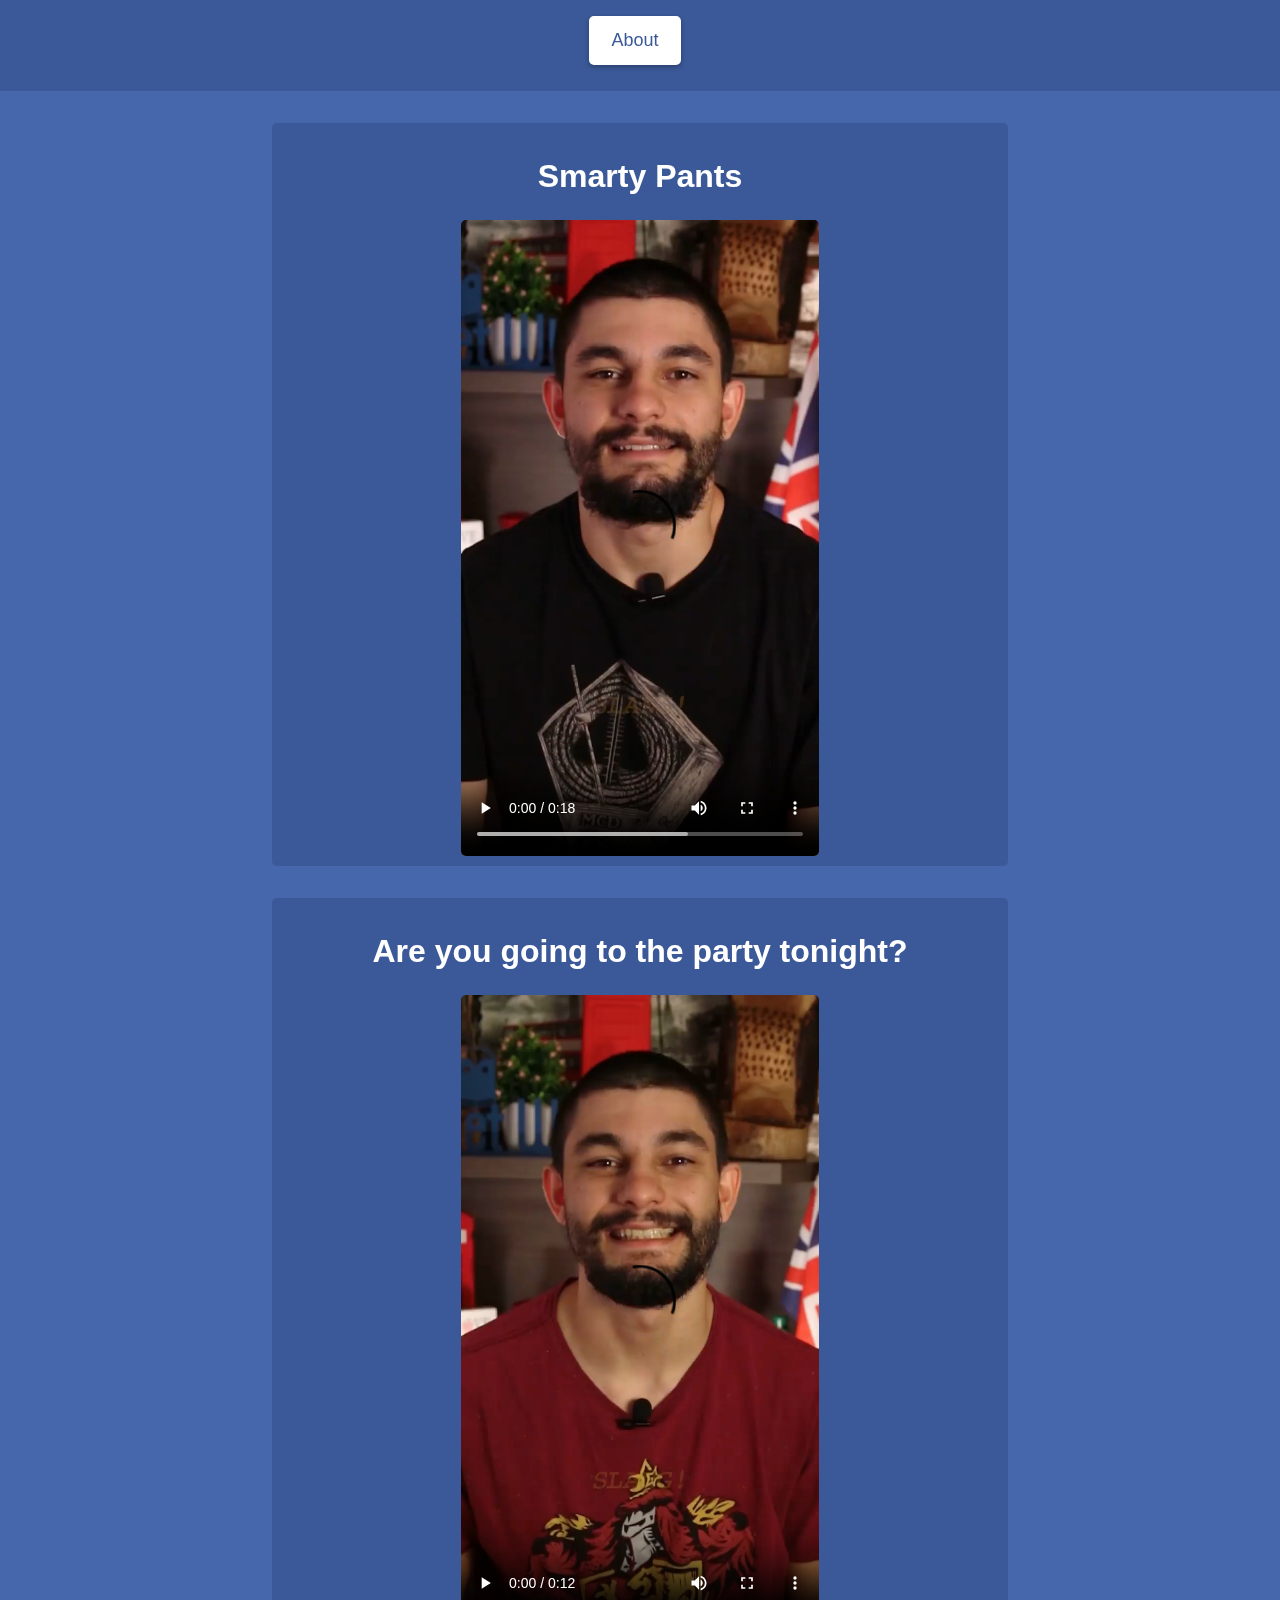
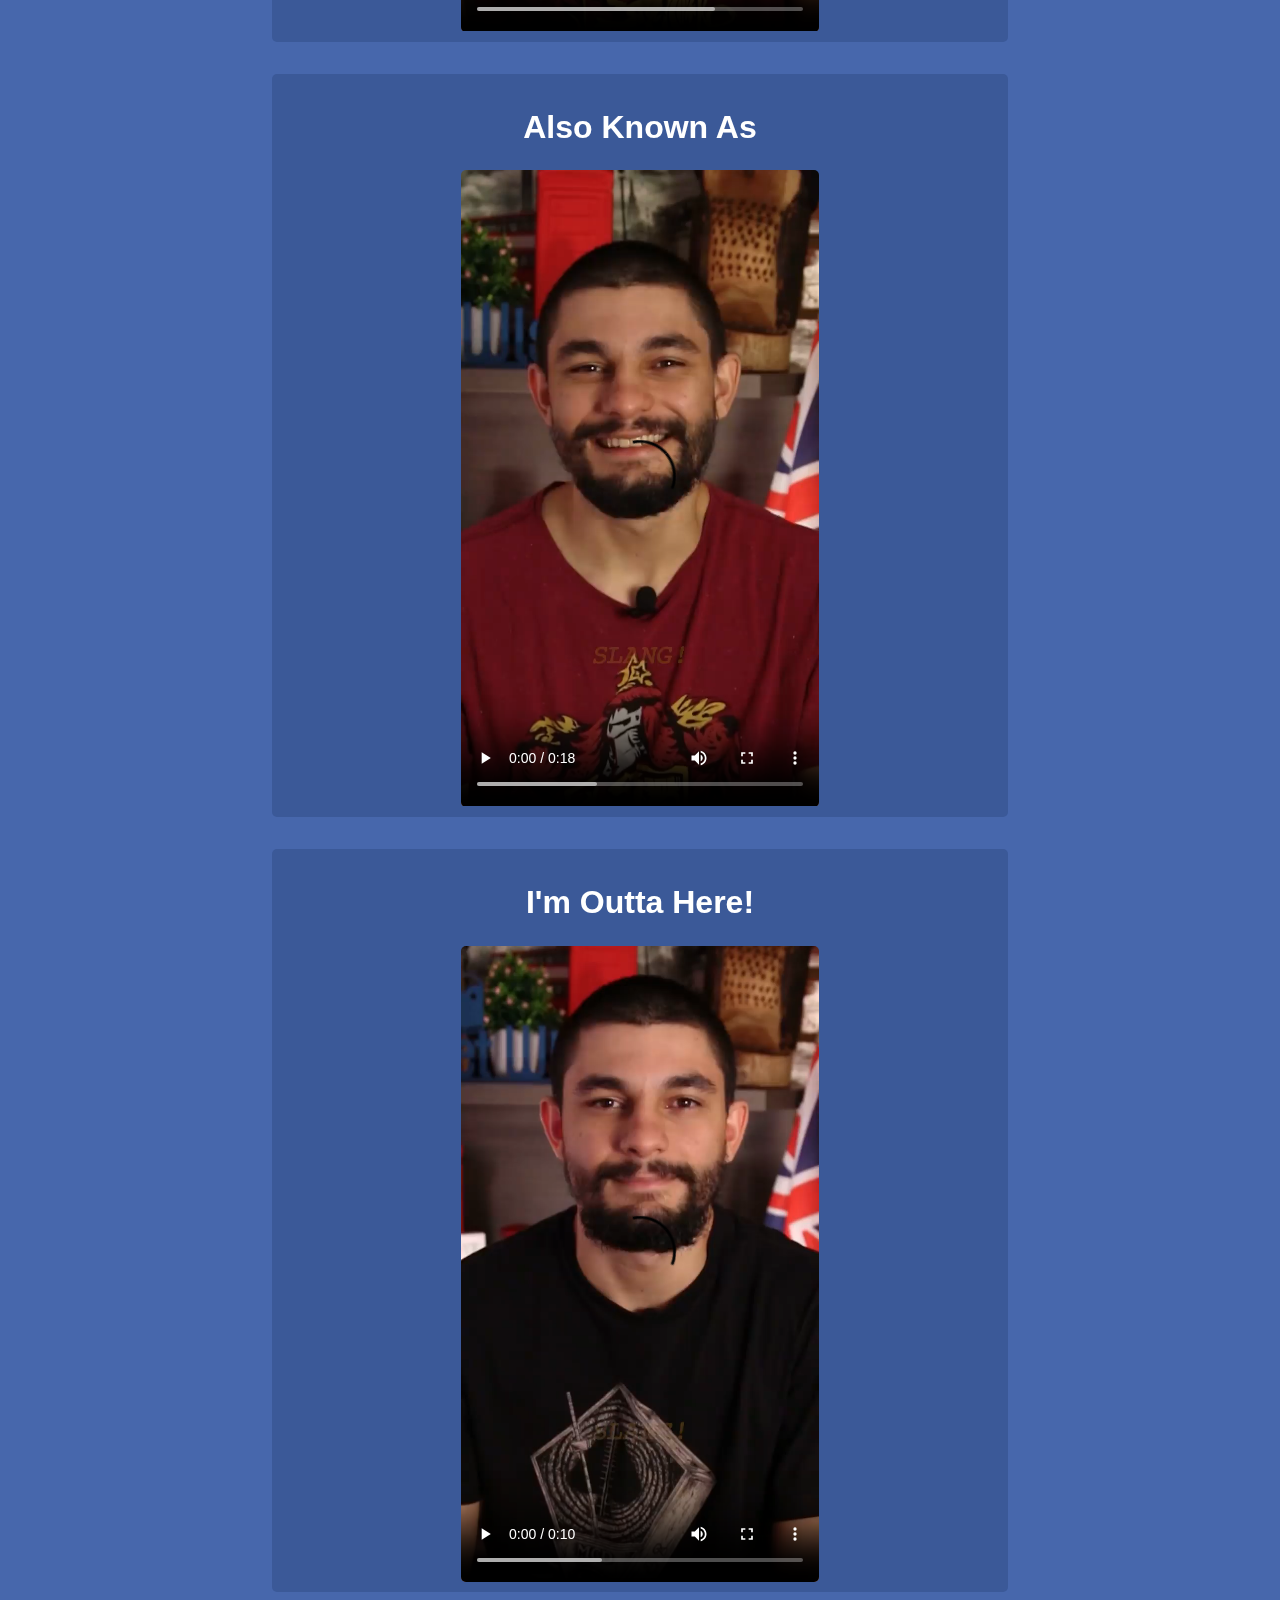
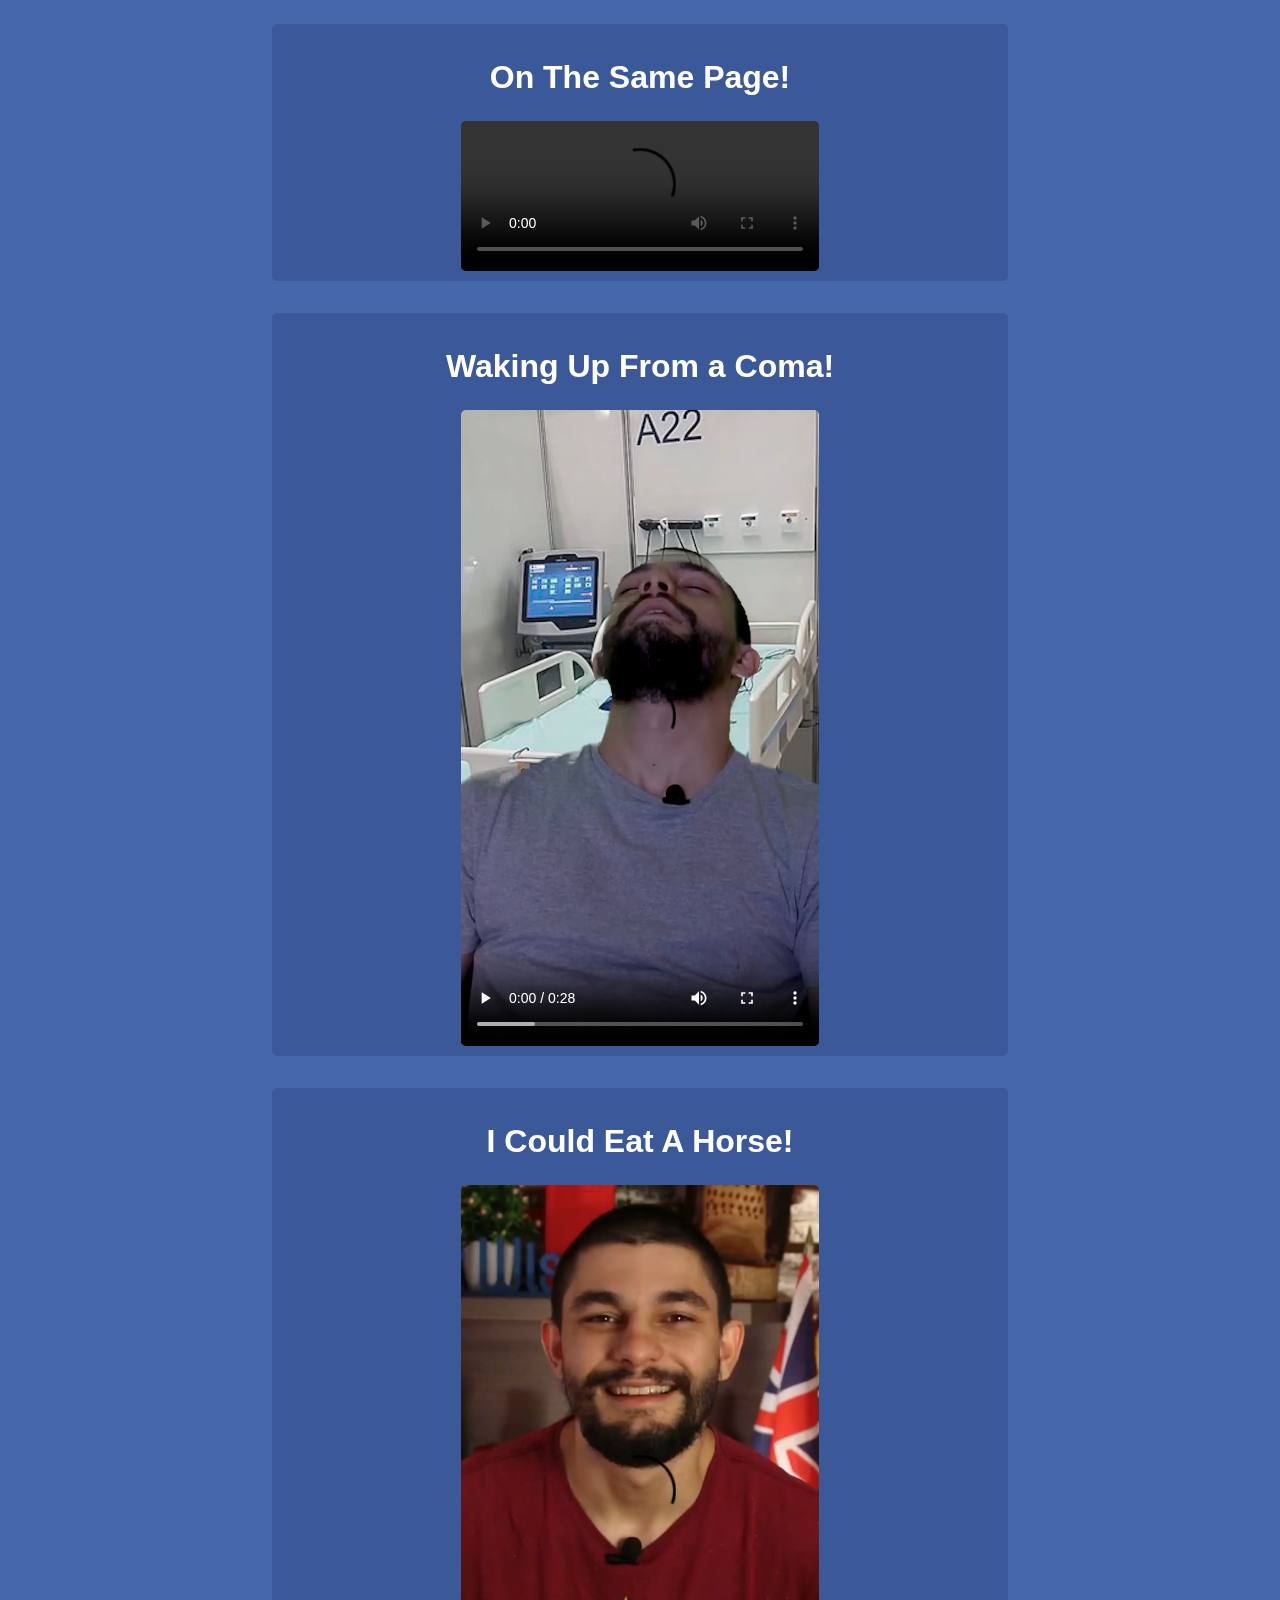
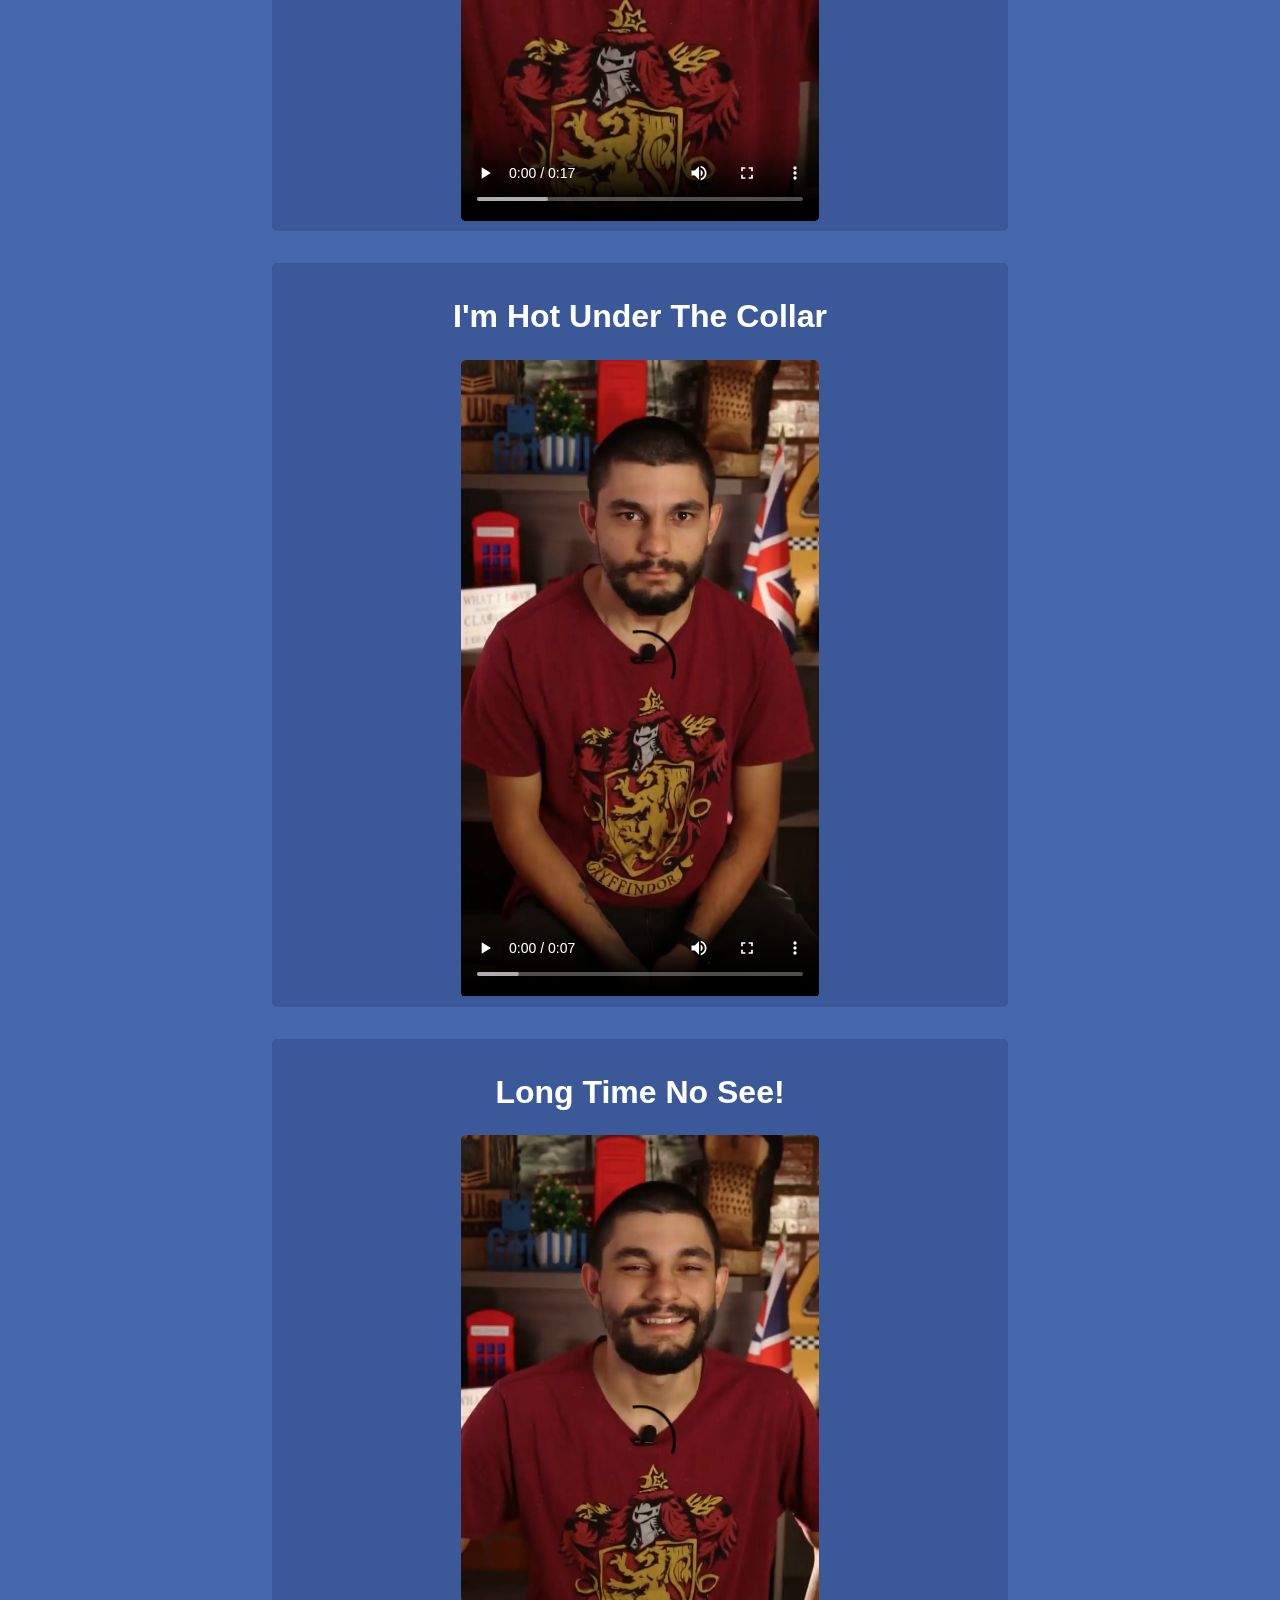
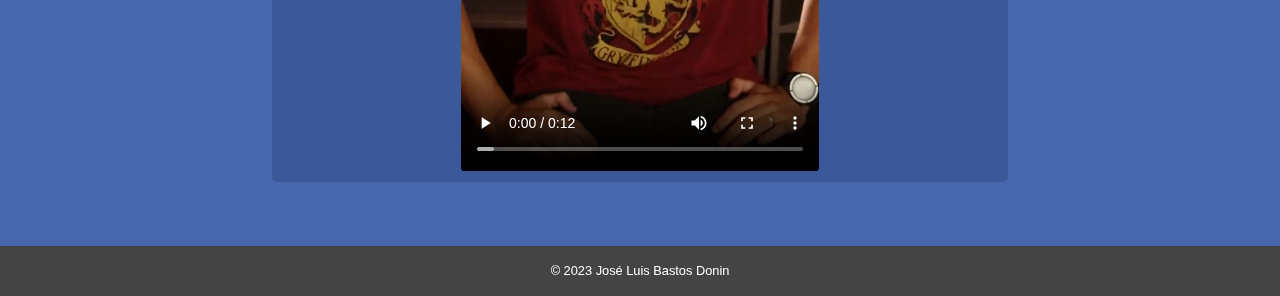
==== portfolio.html @ bde7ffdd "Add files via upload" ====
<!DOCTYPE html>
<html>
<head>
	<title>Portfolio</title>
    <link rel="stylesheet" type="text/css" href="styles.css" media="screen" />
    <script src="script.js"></script>
	<!-- add any necessary CSS stylesheets or JS scripts here -->
</head>
<body>
	<header>
		<nav>
			<ul>
				<li><a href="index.html" class="button">About</a></li>
			</ul>
		</nav>
	</header>

	<main>
		<section class="video-player">
			

            <h2>Smarty Pants</h2>
			<video controls>
				<source src="videos/2.mp4" type="video/mp4">
				
				<p>Your browser doesn't support HTML5 video. Here is a <a href="myvideo.mp4">link to the video</a> instead.</p>
			</video>           
		</section>

        <section class="video-player">
            <h2>Are you going to the party tonight?</h2>

			<video controls>
				<source src="videos/3.mp4" type="video/mp4">
				
				<p>Your browser doesn't support HTML5 video. Here is a <a href="myvideo.mp4">link to the video</a> instead.</p>
			</video>
        </section>

        <section class="video-player">
            <h2>Also Known As</h2>

			<video controls>
				<source src="videos/4.mp4" type="video/mp4">
				
				<p>Your browser doesn't support HTML5 video. Here is a <a href="myvideo.mp4">link to the video</a> instead.</p>
			</video>
        </section>

        <section class="video-player">
            <h2>I'm Outta Here!</h2>
            <video controls>
				<source src="videos/5.mp4" type="video/mp4">
				
				<p>Your browser doesn't support HTML5 video. Here is a <a href="myvideo.mp4">link to the video</a> instead.</p>
			</video>
        </section>

        <section class="video-player">
            <h2>On The Same Page!</h2>
			<video controls>
				<source src="videos/1.mp4" type="video/mp4">
				<p>Your browser doesn't support HTML5 video. Here is a <a href="myvideo.mp4">link to the video</a> instead.</p>
			</video>
        </section>


        <section class="video-player">
            <h2>Waking Up From a Coma!</h2>
			<video controls>
				<source src="videos/6.mp4" type="video/mp4">
				<p>Your browser doesn't support HTML5 video. Here is a <a href="myvideo.mp4">link to the video</a> instead.</p>
			</video>
        </section>
        <section class="video-player">
            <h2>I Could Eat A Horse!</h2>
			<video controls>
				<source src="videos/7.mp4" type="video/mp4">
				<p>Your browser doesn't support HTML5 video. Here is a <a href="myvideo.mp4">link to the video</a> instead.</p>
			</video>
        </section>

        <section class="video-player">
            <h2>I'm Hot Under The Collar</h2>
			<video controls>
				<source src="videos/8.mp4" type="video/mp4">
				<p>Your browser doesn't support HTML5 video. Here is a <a href="myvideo.mp4">link to the video</a> instead.</p>
			</video>
        </section>

        <section class="video-player">
            <h2>Long Time No See!</h2>
			<video controls>
				<source src="videos/9.mp4" type="video/mp4">
				<p>Your browser doesn't support HTML5 video. Here is a <a href="myvideo.mp4">link to the video</a> instead.</p>
			</video>
        </section>
        
	</main>

	<footer>
		<p>&copy; 2023 José Luis Bastos Donin</p>
	</footer>
</body>
</html>
---- styles.css ----
/* Reset styles */
* {
    margin: 0;
    padding: 0;
    box-sizing: border-box;
  }
  
  /* Body styles */
  body {
    font-family: 'Segoe UI', Tahoma, Geneva, Verdana, sans-serif;
    font-size: 16px;
    line-height: 1.4;
    color: #333;
    background-color: #4767ac;
  }
  
  /* Header styles */
  header {
    background-color: #3b5998;
    color: #3b5998;
    padding: 1rem;
    text-align: center;
  }
  
  nav ul {
    list-style: none;
    margin: 0;
    padding: 0;
    display: flex;
    justify-content: center;
  }
  

  
  nav a {
    color: #3b5998;
    text-decoration: none;
    transition: color 0.3s;
  }
  nav a:hover{
    color:#fff; 
  }

  
  /* Main styles */
  main {
    max-width: 800px;
    margin: 0 auto;
    padding: 2rem;
  }
  
  /* Video player styles */
  .video-player {
    margin-bottom: 2rem;
    background-color: #3b5998;
    border-radius: 5px;
    padding: 10px;
    text-align: center;
  }
  
  .video-player h2 {
    font-size: 2rem;
    margin: 1rem;
    
    color: #fff;
    padding: 5px;
  }
  .video-player h2:hover{
    color: black;
  }
  
  .video-player video {
    display: block;
    width: 50%;
    margin: auto;
    height: auto;
    border-radius: 5px;

  }
  
  .button {
    display: inline-block;
    background-color: #fff;
    color: #3b5998;
    padding: 10px 20px;
    border-radius: 5px;
    text-decoration: none;
    font-size: 18px;
    transition: all 0.2s;
    margin-right: 10px;
    margin-bottom: 10px;
    border: 2px solid #fff;
    transition: all 0.2s;
    box-shadow: 0 2px 5px rgba(0,0,0,0.3);
}

.button:hover {
    background-color: #3b5998;
    color: #fff;
    border-color: #3b5998;
    box-shadow: 0 4px 10px rgba(0,0,0,0.3);
}
  
  
  /* Footer styles */
  footer {
    background-color: #444;
    color: #fff;
    text-align: center;
    padding: 1rem;
  }
  
  footer p {
    margin: 0;
    font-size: 0.8rem;
  }
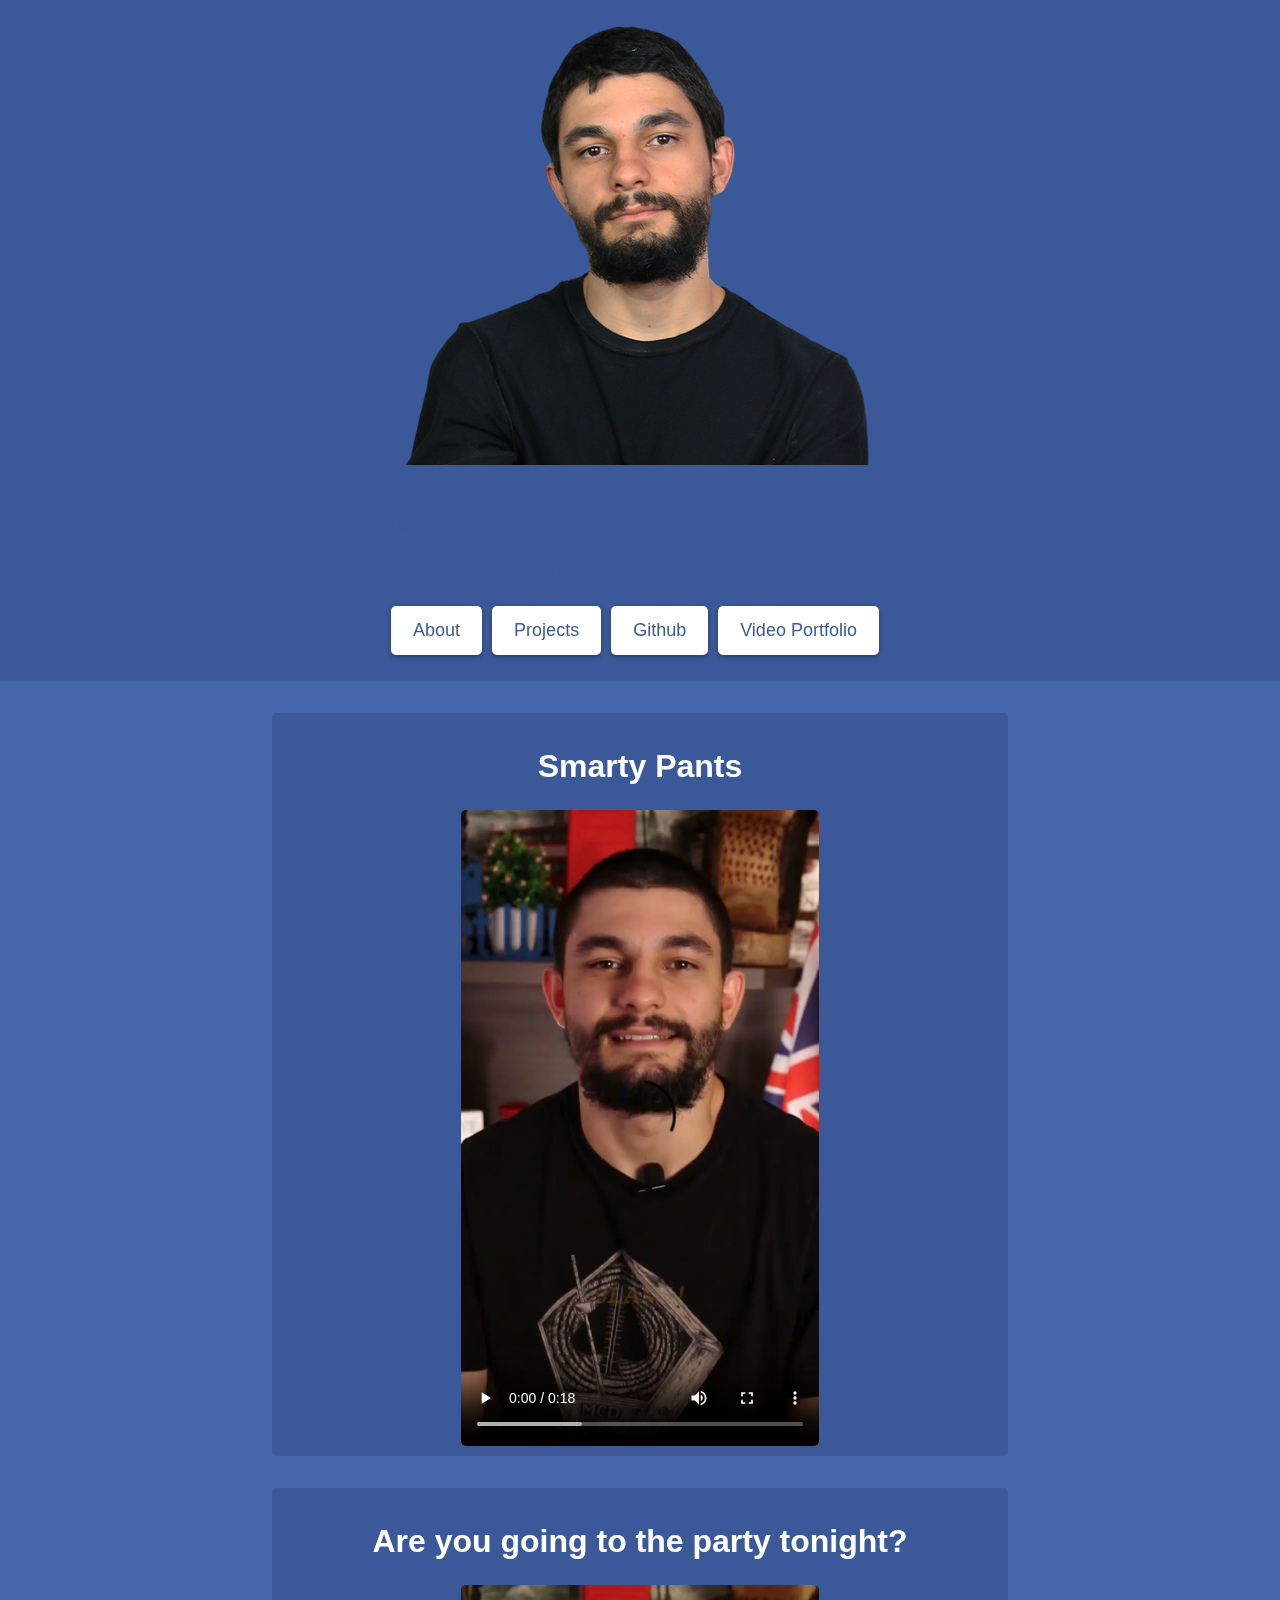
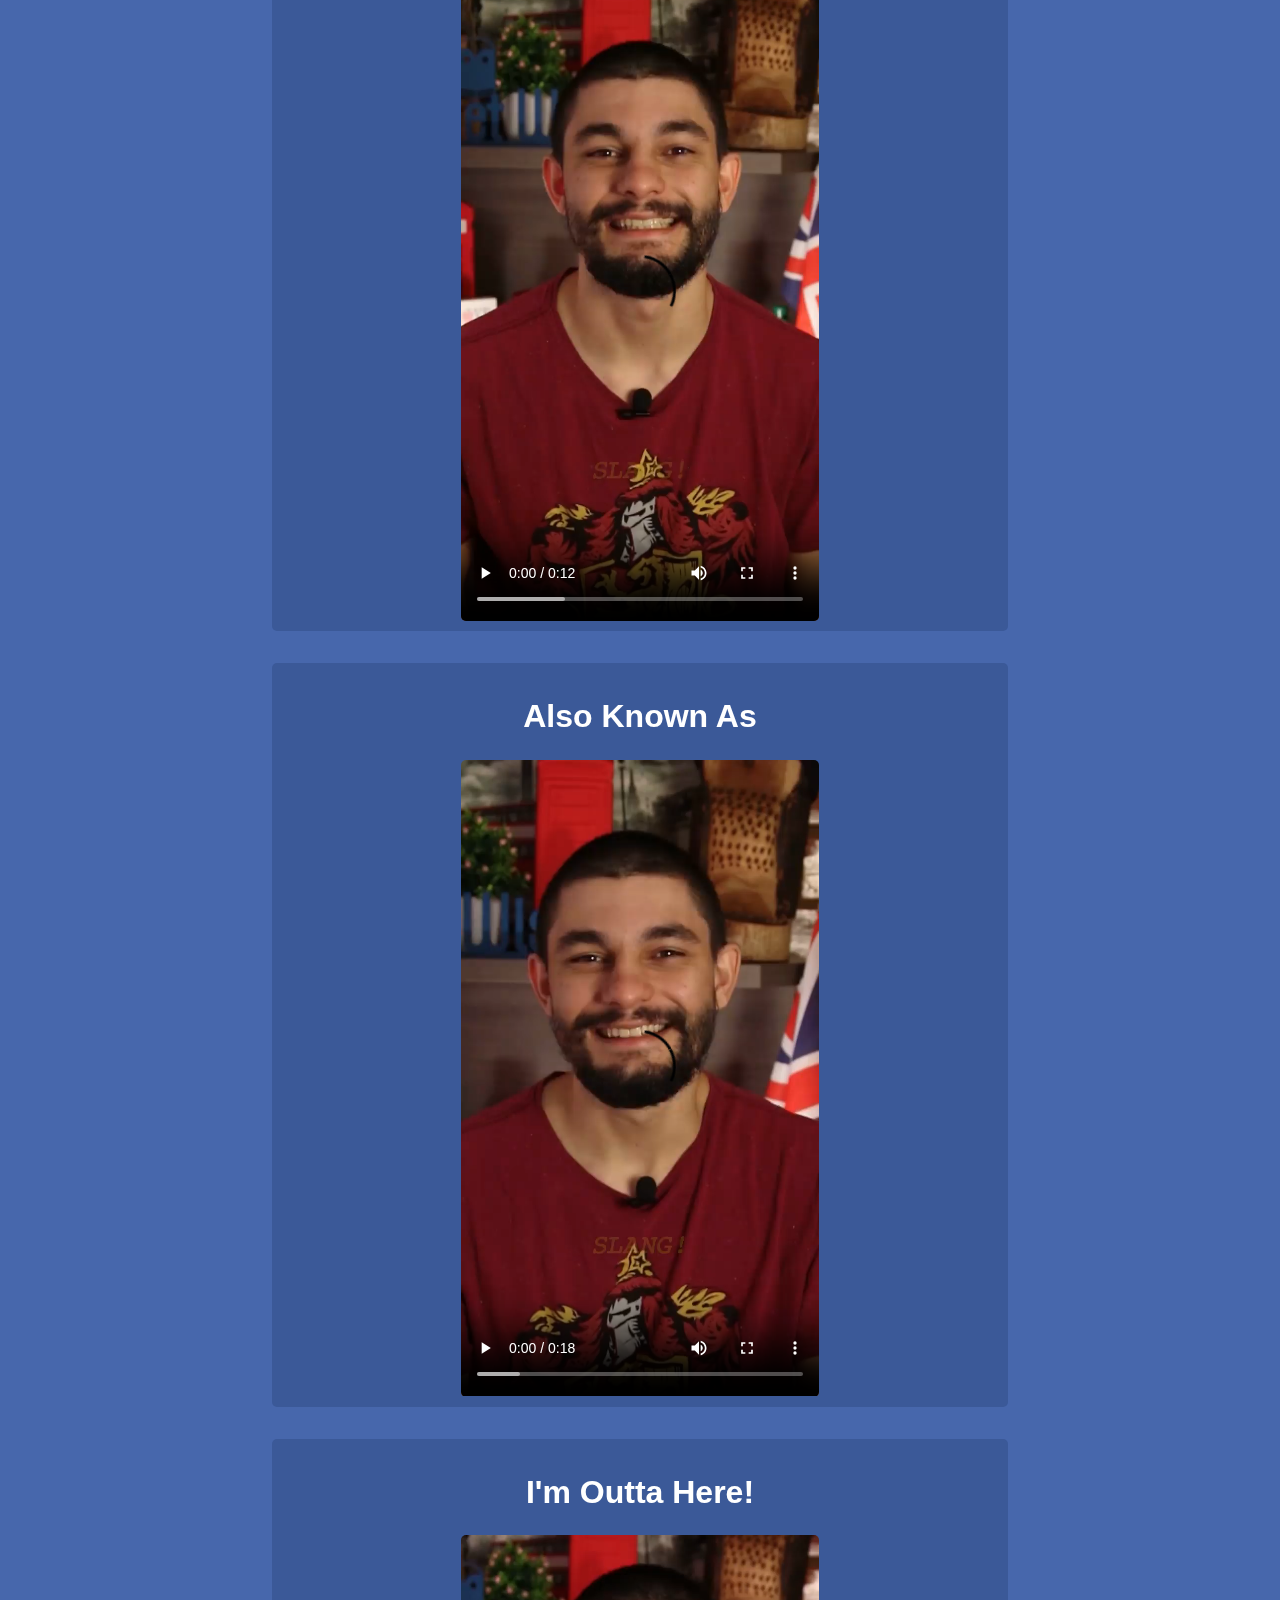
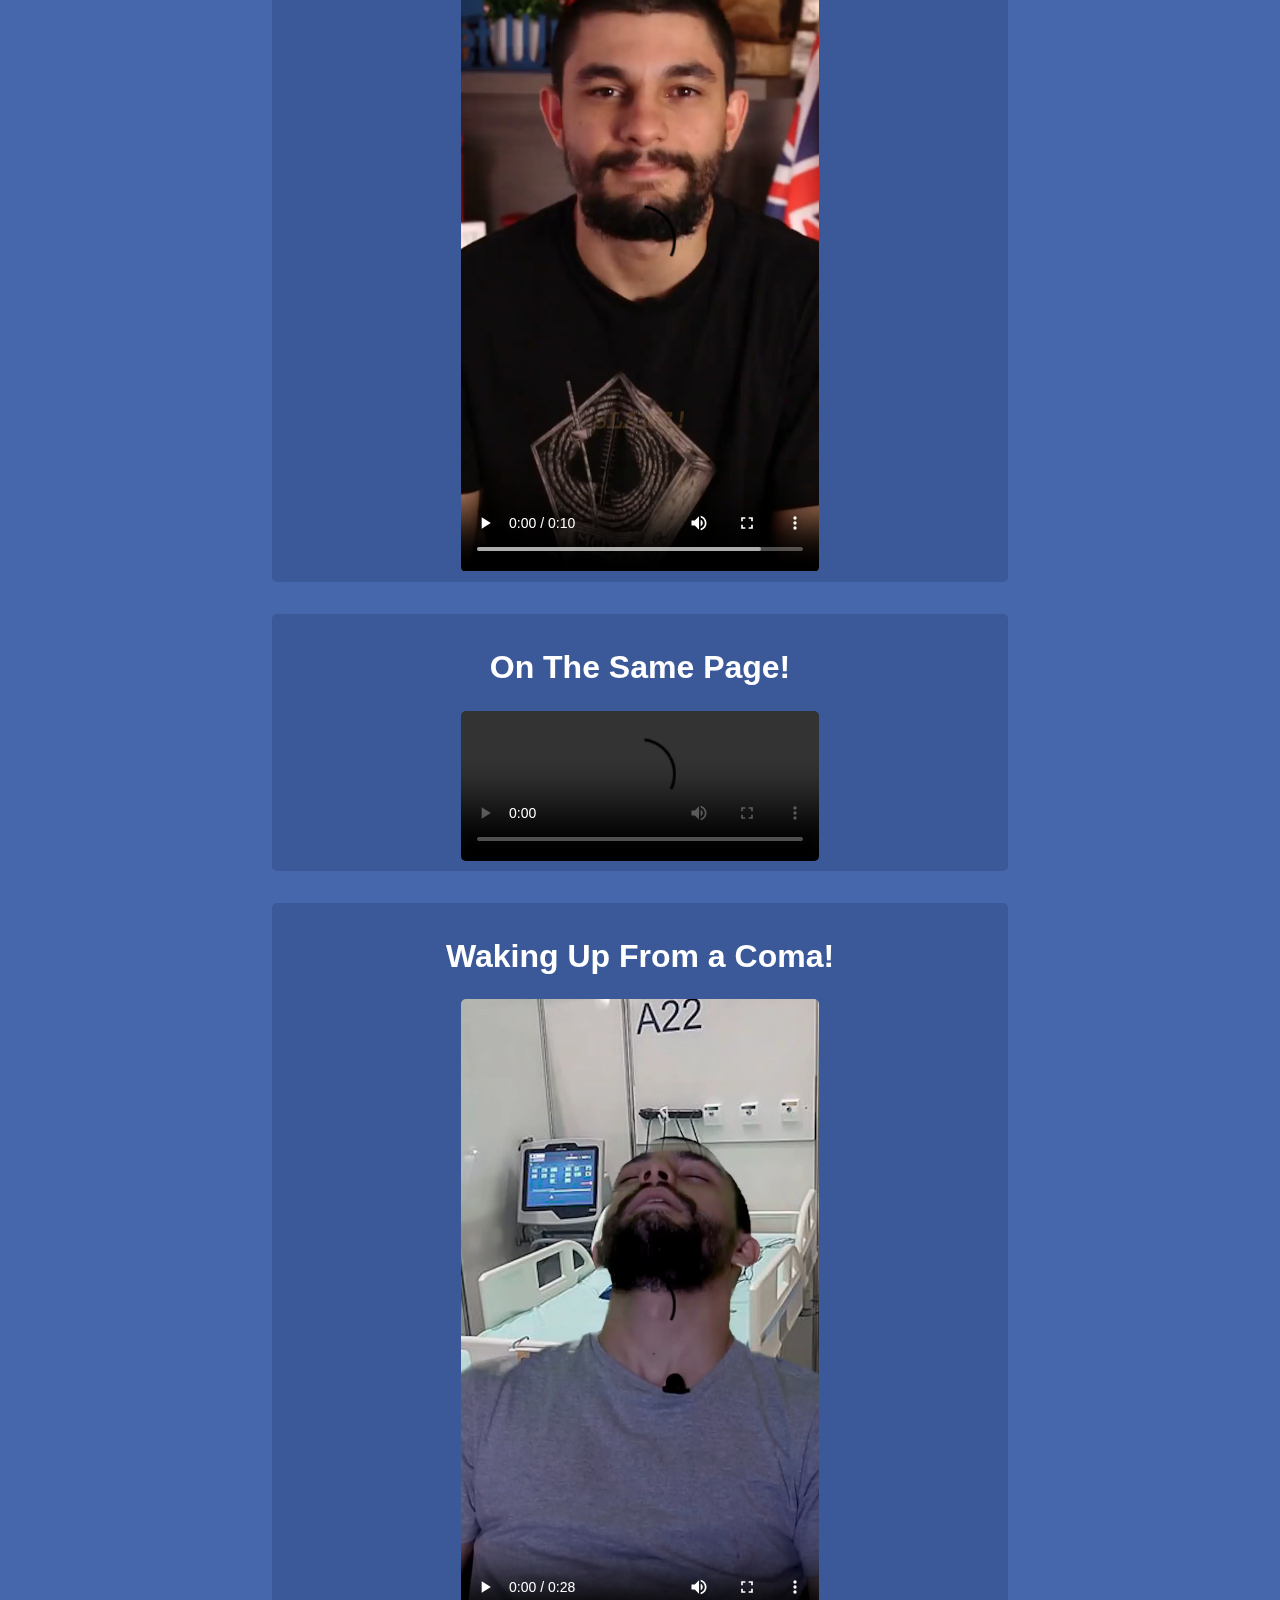
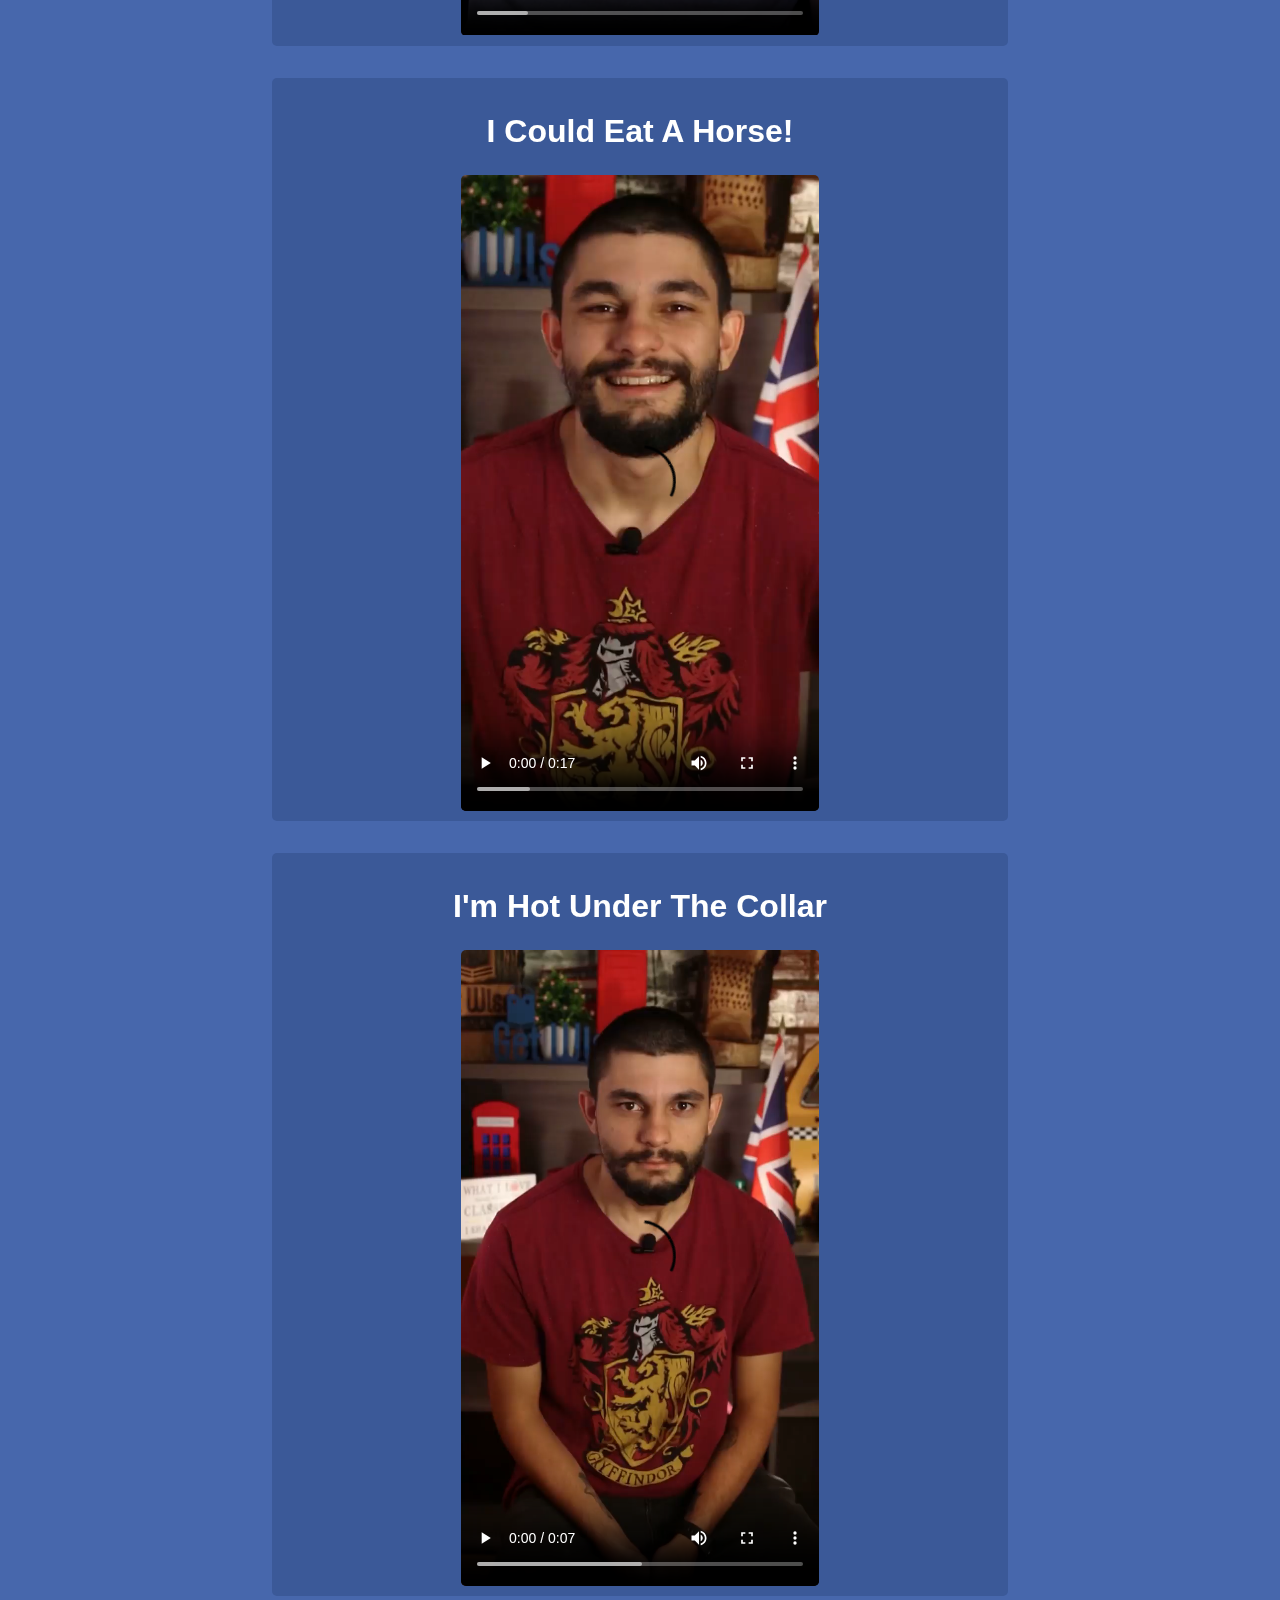
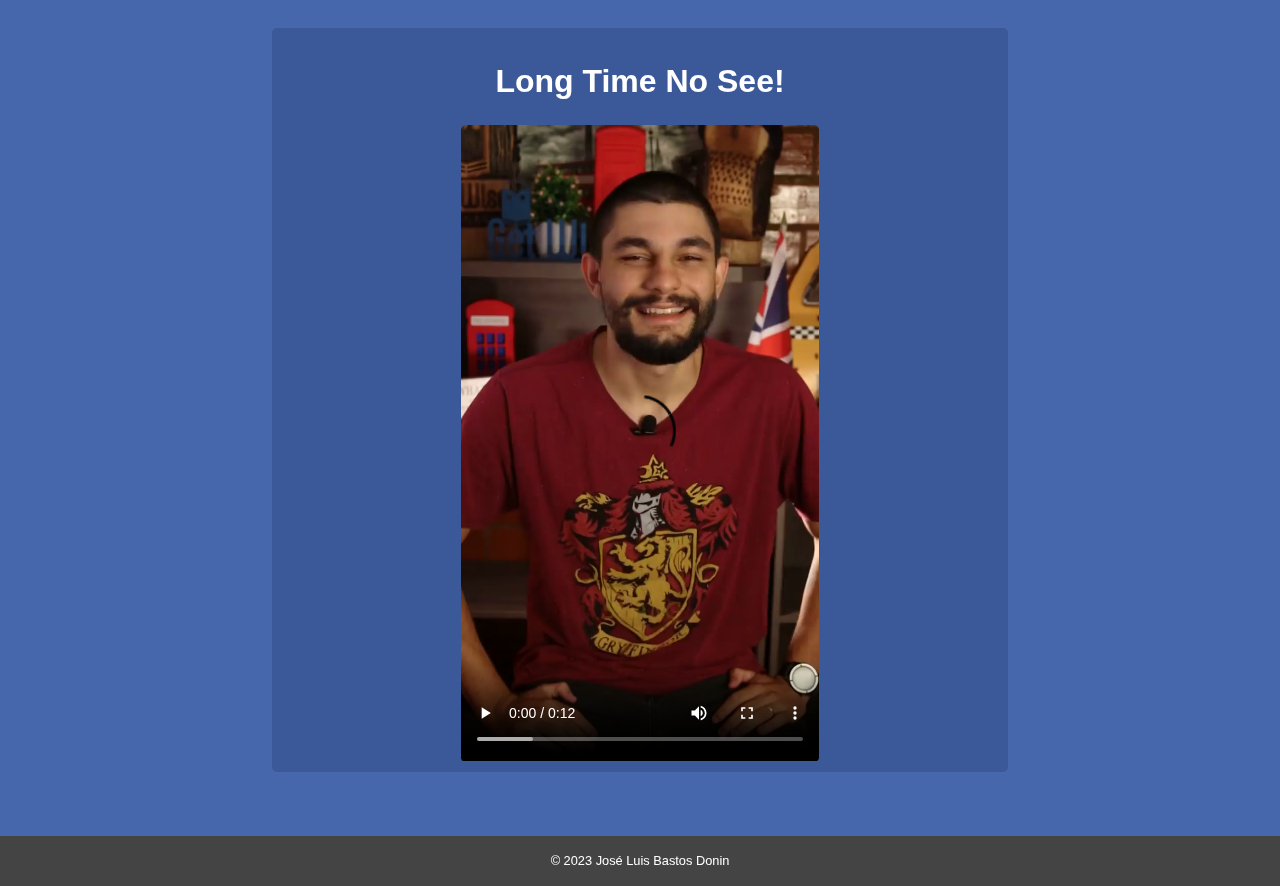
==== commit 8469e302: "version 2" ====
--- a/portfolio.html
+++ b/portfolio.html
@@ -4,18 +4,40 @@
 	<title>Portfolio</title>
     <link rel="stylesheet" type="text/css" href="styles.css" media="screen" />
     <script src="script.js"></script>
+	<script src="fade.
+	"></script>
 	<!-- add any necessary CSS stylesheets or JS scripts here -->
 </head>
 <body>
 	<header>
+		<div class="hero"> 
+			<div class="hero-image">
+				<img src="photos/profile.png" alt="Profile picture">
+			</div>
+			<div class="hero-text">
+				<h1>Hi, I'm José Luis B. Donin</h1>
+				<p>Videos I wrote and recorded at Get Wise and KNN Idiomas for Instagram.</p>
+				<p>Email: jluisbdonin@gmail.com</p>
+				<p>Phone: +55 45 9 8403-9870</p>
+				<p>Programming Languages: C & Python</p>
+	
+				
+				
+			</div>
+		</div>
 		<nav>
 			<ul>
 				<li><a href="index.html" class="button">About</a></li>
+				<li><a href="index.html" class="button">Projects</a></li>
+				<li><a href="https://github.com/luisdonin" class="button"> Github</a></li>
+				<li><a href="portfolio.html" class="button"> Video  Portfolio</a></li>
 			</ul>
 		</nav>
 	</header>
 
-	<main>
+	
+	
+	<main class="fade-in">
 		<section class="video-player">
 			
 
